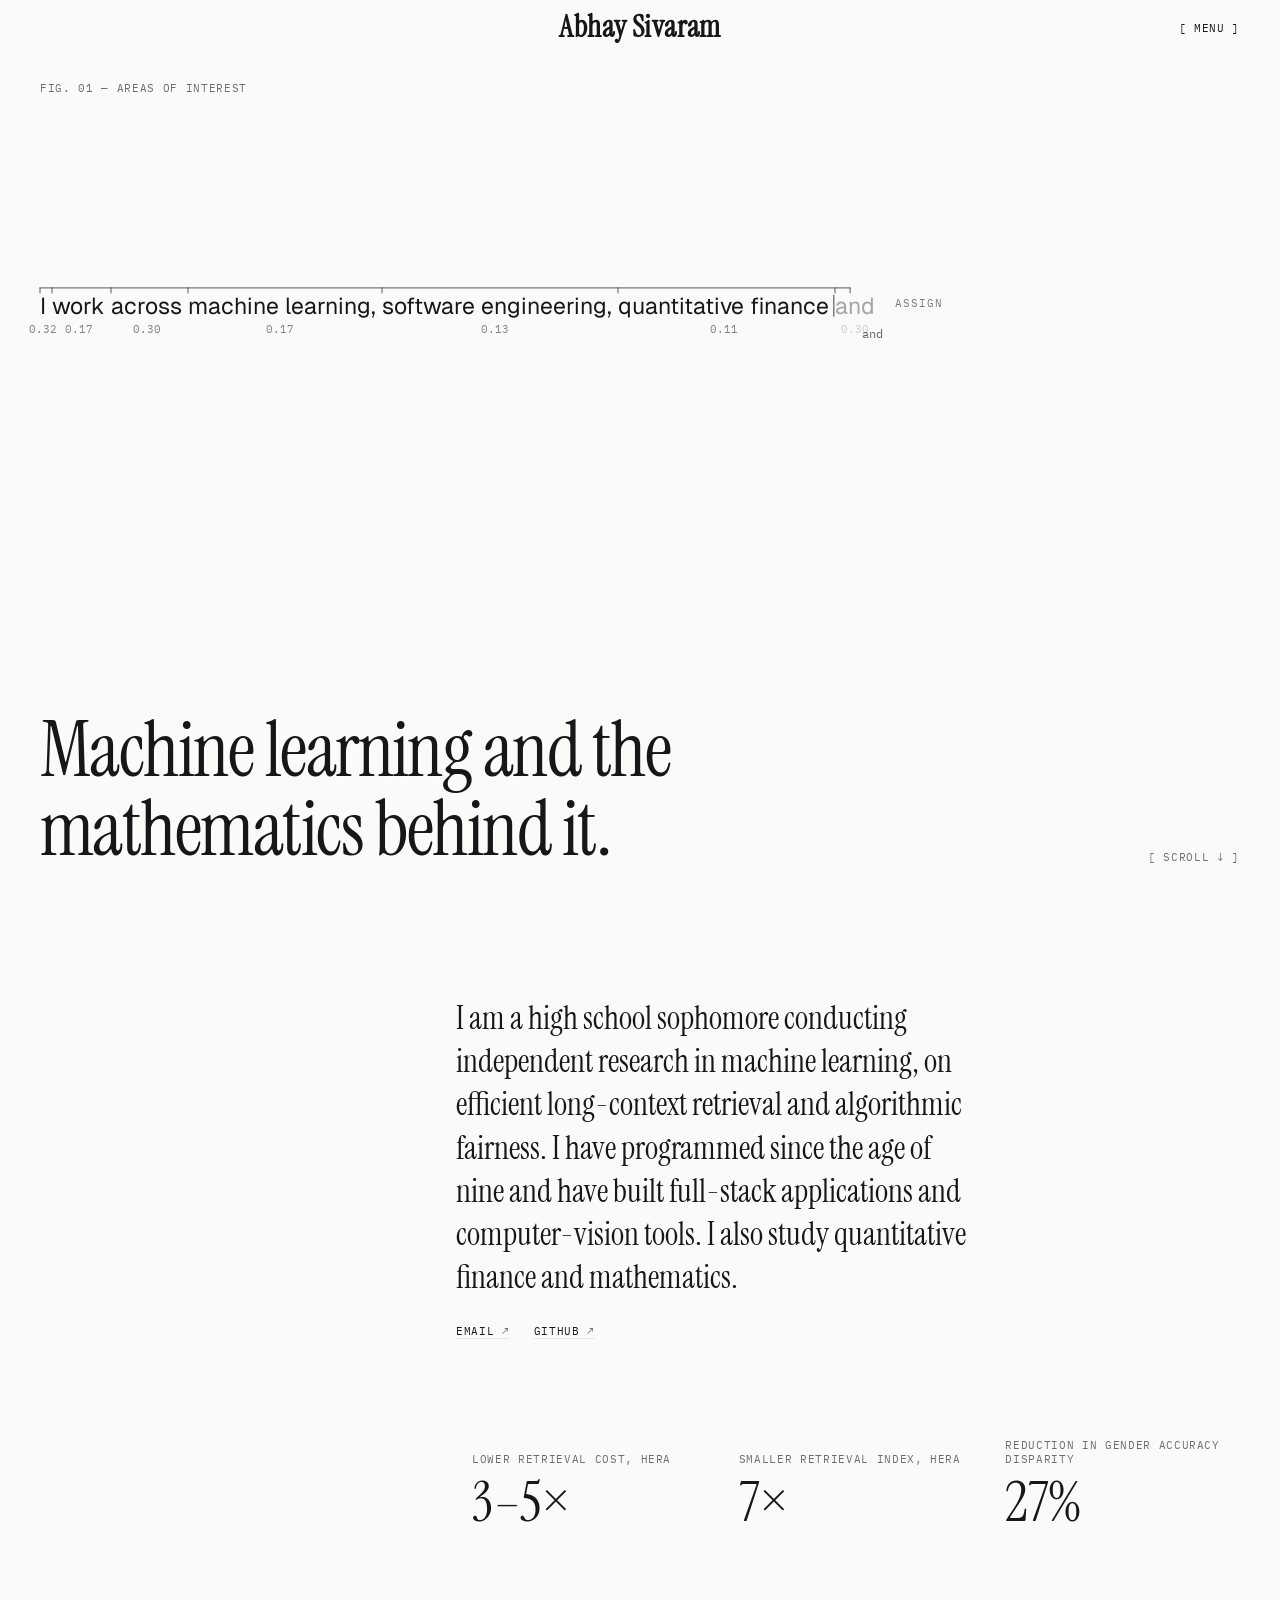
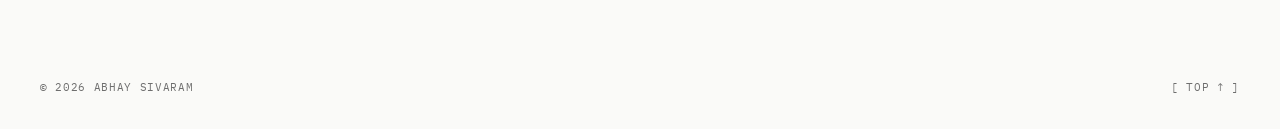
==== index.html @ 539b3648 "Add personal site Static academic portfolio: scroll-driven molecule canvas, opening animation, conte" ====
<!doctype html>
<html lang="en">
<head>
  <meta charset="utf-8">
  <meta name="viewport" content="width=device-width, initial-scale=1">
  <title>Abhay Sivaram</title>
  <meta name="description" content="Abhay Sivaram. Machine learning and the mathematics behind it. Independent research on long-context retrieval and algorithmic fairness.">
  <meta property="og:type" content="website">
  <meta property="og:title" content="Abhay Sivaram">
  <meta property="og:description" content="Machine learning and the mathematics behind it. Independent research on long-context retrieval and algorithmic fairness.">
  <meta name="twitter:card" content="summary">
  <meta name="color-scheme" content="light">
  <script>document.documentElement.classList.add("js");</script>
  <link rel="preconnect" href="https://fonts.googleapis.com">
  <link rel="preconnect" href="https://fonts.gstatic.com" crossorigin>
  <link rel="stylesheet" href="https://fonts.googleapis.com/css2?family=Geist:wght@400;500&family=IBM+Plex+Mono:wght@400;500&family=Instrument+Serif:ital@0;1&display=swap">
  <link rel="stylesheet" href="styles.css">
</head>
<body>
  <a class="skip" href="#main">Skip to content</a>
  <canvas id="field" aria-hidden="true"></canvas>

  <header class="bar" id="bar">
    <!-- empty left slot: keeps the name centred in the 3-column header. Set `kicker` in content.js to put text here. -->
    <p class="bar-left mono" id="kicker" aria-hidden="true"></p>
    <h1 class="wordmark"><a href="#top"><span class="mask"><span id="name">Your Name</span></span></a></h1>
    <button class="menu-btn mono" id="menu-btn" type="button" aria-expanded="false" aria-controls="menu">
      [ <span id="menu-label">Menu</span> ]
    </button>
  </header>

  <nav class="menu" id="menu" aria-label="Sections">
    <ol id="menu-list"></ol>
  </nav>

  <section class="hero" id="top" aria-label="Introduction">
    <p class="fig mono rise" style="--i:3" id="fig" aria-hidden="true"></p>
    <p class="tagline rise" style="--i:2" id="tagline"></p>
    <p class="meter mono rise" style="--i:4" aria-hidden="true">
      <span id="meter"></span><br>[ scroll &darr; ]
    </p>
  </section>

  <div class="wrap intro">
    <p class="bio" id="bio"></p>
    <ul class="links mono" id="links" aria-label="Contact links"></ul>
  </div>

  <div class="wrap">
    <dl class="highlights" id="highlights"></dl>
  </div>

  <main id="main" class="wrap"></main>

  <footer class="wrap foot mono">
    <span>&copy; <span id="year"></span> <span id="foot-name"></span></span>
    <a href="#top">[ Top &uarr; ]</a>
  </footer>

  <noscript><p class="wrap">This page needs JavaScript to display its content.</p></noscript>
  <script src="content.js"></script>
  <script src="flow.js"></script>
  <script src="app.js" defer></script>
  <script src="molecules.js" defer></script>
</body>
</html>
---- styles.css ----
:root {
  /* Color */
  --bg: #fafaf8;
  --text: #171717;
  --muted: #6e6e6e; /* spec #777 measured 4.3:1; darkened to pass AA for small text */
  --rule: #e7e7e3;
  --dot: 23, 23, 23;
  /* Space (4px base) */
  --s1: 0.25rem; --s2: 0.5rem; --s3: 0.75rem; --s4: 1rem; --s6: 1.5rem;
  --s8: 2rem; --s12: 3rem; --s16: 4rem; --s24: 6rem;
  --gutter: clamp(1rem, 4vw, 2.5rem);
  --bar-h: 3.5rem;
  /* Type */
  --serif: "Instrument Serif", ui-serif, Georgia, serif;
  --sans: "Geist", ui-sans-serif, system-ui, -apple-system, sans-serif;
  --mono: "IBM Plex Mono", ui-monospace, "SF Mono", Menlo, monospace;
  --t-xs: 0.6875rem; --t-sm: 0.875rem; --t-md: 1rem;
  --t-lg: clamp(1.5rem, 2.5vw, 2rem);
  --t-xl: clamp(2rem, 4.5vw, 3.5rem);
  /* Motion */
  --ease: cubic-bezier(0.2, 0.7, 0.2, 1);
  --dur-1: 0.2s; --dur-2: 0.5s; --dur-3: 1s;
}
* { box-sizing: border-box; }
html { scroll-behavior: smooth; scroll-padding-top: calc(var(--bar-h) + var(--s6)); }
body {
  margin: 0; background: var(--bg); color: var(--text);
  font: 400 var(--t-md)/1.6 var(--sans); -webkit-font-smoothing: antialiased;
}
a { color: inherit; text-decoration-color: var(--rule); text-underline-offset: 0.25em; transition: text-decoration-color var(--dur-1); }
a:hover { text-decoration-color: currentColor; }
:focus-visible { outline: 1px solid var(--text); outline-offset: 4px; }
/* sections are focused programmatically after an in-page link; a ring around a whole section is noise */
[tabindex="-1"]:focus { outline: none; }
.skip { position: absolute; left: -999px; }
.skip:focus { left: var(--gutter); top: var(--s2); background: var(--bg); padding: var(--s2); z-index: 40; }
.wrap { max-width: 80rem; margin: 0 auto; padding-inline: var(--gutter); }
.mono { font-family: var(--mono); font-size: var(--t-xs); letter-spacing: 0.06em; text-transform: uppercase; }

/* Once the canvas draws the page's hairlines (so strands can open gaps in them), the CSS borders keep their space but go clear */
html.cl .intro, html.cl .highlights, html.cl main section, html.cl .item, html.cl .foot { border-top-color: transparent; }
html:not(.cl) .intro, html:not(.cl) .highlights, html:not(.cl) main section, html:not(.cl) .item, html:not(.cl) .foot { border-top-color: #cecec8; } /* small screens keep the CSS lines, in the same darker tone */

/* Header */
.bar {
  position: fixed; inset: 0 0 auto 0; z-index: 30; height: var(--bar-h);
  display: grid; grid-template-columns: 1fr auto 1fr; align-items: center;
  padding-inline: var(--gutter); border-bottom: 1px solid transparent;
  transition: background-color var(--dur-2), border-color var(--dur-2);
}
.bar.scrolled, .bar.open { background: var(--bg); border-bottom-color: var(--rule); }
.bar-left { margin: 0; color: var(--muted); }
.wordmark { margin: 0; font: 700 1.85rem/1 var(--serif); letter-spacing: 0.02em; text-align: center; } /* Instrument Serif ships only a regular weight, so the bold is the browser's synthesized bold */
.wordmark a { text-decoration: none; }
.mask { display: inline-block; overflow: hidden; vertical-align: top; padding: 0.1em 0.05em 0.2em; margin: -0.1em -0.05em -0.2em; }
#name { display: inline-block; animation: unmask 1.1s var(--ease) 0.1s both; }
@keyframes unmask { from { transform: translateY(110%); } }
.menu-btn { justify-self: end; background: none; border: 0; padding: var(--s2) 0; color: var(--text); cursor: pointer; font-size: var(--t-xs); }
.menu-btn:hover { color: var(--muted); }

/* Menu: opens when you hover the button (click, touch and keyboard work too).
   The rows slide out from the right edge of the window, one after another from top to bottom. */
.menu { position: fixed; top: var(--bar-h); right: 0; z-index: 25; width: min(24rem, 100%); visibility: hidden; pointer-events: none; transition: visibility 0s linear 0.3s; }
.menu.open { visibility: visible; pointer-events: auto; transition-delay: 0s; }
.menu ol { list-style: none; margin: 0; padding: 0; }
.menu li {
  background: var(--bg); border-bottom: 1px solid var(--rule); border-left: 1px solid var(--rule);
  opacity: 0; transform: translateX(105%);
  transition: transform 0.22s var(--ease), opacity 0.2s ease; /* closing: every row leaves together, quickly */
}
.menu.open li {
  opacity: 1; transform: none;
  transition: transform 0.65s var(--ease) calc(var(--i, 0) * 75ms), opacity 0.4s ease calc(var(--i, 0) * 75ms);
}
.menu a { display: flex; justify-content: flex-end; align-items: baseline; gap: var(--s4); padding: var(--s4) var(--gutter) var(--s4) var(--s6); text-decoration: none; font: 400 var(--t-lg)/1.1 var(--serif); transition: transform var(--dur-1) var(--ease); }
.menu a:hover, .menu a:focus-visible { transform: translateX(calc(var(--s2) * -1)); }
.menu .n { font: 400 var(--t-xs) var(--mono); letter-spacing: 0.06em; color: var(--muted); }

/* Hero */
.hero { min-height: 100svh; min-height: max(100svh, 34rem); padding: calc(var(--bar-h) + var(--s6)) var(--gutter) var(--s8); display: flex; flex-direction: column; justify-content: flex-end; }
#field { position: fixed; inset: 0; width: 100%; height: 100%; z-index: 0; pointer-events: none; }
.hero, .intro, .highlights, main, .foot { position: relative; z-index: 1; }
/* paper-colored halo keeps text legible where molecules pass behind it */
.tagline, .meter, .fig, .bar:not(.scrolled) { text-shadow: 0 0 10px var(--bg), 0 0 3px var(--bg); }
.fig { position: absolute; top: calc(var(--bar-h) + var(--s6)); left: var(--gutter); margin: 0; color: var(--muted); }
.tagline { position: relative; margin: 0; max-width: 22ch; font: 400 clamp(2.25rem, 6vw, 5rem)/1.02 var(--serif); letter-spacing: -0.02em; text-wrap: balance; }
.meter { position: absolute; right: var(--gutter); bottom: var(--s8); margin: 0; color: var(--muted); text-align: right; line-height: 1.8; font-variant-numeric: tabular-nums; }

/* Intro + metadata */
.intro { display: grid; gap: var(--s6); padding-block: var(--s24) var(--s12); border-top: 1px solid var(--rule); }
.bio { margin: 0; max-width: 32rem; font-size: var(--t-lg); line-height: 1.35; font-family: var(--serif); }
.links { display: flex; flex-wrap: wrap; gap: var(--s2) var(--s6); list-style: none; padding: 0; margin: 0; }
.links a::after { content: " \2197"; color: var(--muted); }
.item-links { margin-top: var(--s4); }
.highlights { display: grid; grid-template-columns: repeat(auto-fit, minmax(10rem, 1fr)); gap: var(--s8); margin: 0; padding-block: var(--s12); border-top: 1px solid var(--rule); }
.highlights > div { display: flex; flex-direction: column-reverse; gap: var(--s2); }
.highlights dd { margin: 0; font: 400 var(--t-xl)/1 var(--serif); font-variant-numeric: lining-nums; }
.highlights dt { font: var(--t-xs) var(--mono); letter-spacing: 0.06em; text-transform: uppercase; color: var(--muted); }

/* Sections */
main section { display: grid; gap: var(--s8); padding-block: clamp(4rem, 12vw, 9rem); border-top: 1px solid var(--rule); }
.sec-head { display: flex; flex-direction: column; gap: var(--s3); }
.sec-num { color: var(--muted); }
h2 { margin: 0; font: 400 var(--t-xl)/1.05 var(--serif); letter-spacing: -0.02em; }
.items, .tags { list-style: none; padding: 0; margin: 0; }
.item { display: grid; gap: var(--s2); padding-block: var(--s6); border-top: 1px solid var(--rule); }
.item:first-child { border-top: 0; padding-top: 0; }
.date { color: var(--muted); font-variant-numeric: tabular-nums; }
h3 { margin: 0; font: 400 var(--t-lg)/1.15 var(--serif); }
h3 a { text-decoration: none; }
h3 a::after { content: " \2197"; font: var(--t-xs) var(--mono); color: var(--muted); }
.sub { margin: var(--s1) 0 0; color: var(--muted); font-size: var(--t-sm); }
.body p:not(.sub) { margin: var(--s3) 0 0; max-width: 38rem; }
.tags { display: flex; flex-wrap: wrap; gap: var(--s2) var(--s4); margin-top: var(--s4); color: var(--muted); }
.tags li::before { content: "# "; }
.empty { margin: 0; color: var(--muted); }
.empty::before { content: "[ ] "; }

@media (min-width: 64rem) {
  main section { grid-template-columns: 4fr 8fr; gap: var(--s12); }
  .sec-head { align-self: start; }
  .item { grid-template-columns: 8rem 1fr; gap: var(--s6); }
  .intro { grid-template-columns: 4fr 8fr; }
  .intro .bio { grid-column: 2; }
  .links { grid-column: 2; }
  .highlights { margin-left: calc((100% - 3rem) / 3 + 3rem); }
}
@media (max-width: 40rem) {
  .meter { display: none; }
  .bar-left { display: none; }
  .bar { grid-template-columns: 1fr auto; }
  .wordmark { text-align: left; }
}

.foot { display: flex; flex-wrap: wrap; justify-content: space-between; gap: var(--s4); padding-block: var(--s16) var(--s8); color: var(--muted); border-top: 1px solid var(--rule); }
.foot a { text-decoration: none; }

/* Motion: content is visible by default; only hidden when JS has opted in */
.rise { animation: rise var(--dur-3) var(--ease) both; animation-delay: calc(var(--i, 0) * 120ms); }
@keyframes rise { from { opacity: 0; transform: translateY(10px); } }
.js .reveal { opacity: 0; transition: opacity var(--dur-3) var(--ease); }
.js .reveal.in { opacity: 1; }
@media (prefers-reduced-motion: reduce) {
  html { scroll-behavior: auto; }
  .rise, #name { animation: none; }
  .js .reveal { opacity: 1; transform: none; transition: none; }
  .menu li, .menu.open li { transform: none; transition: opacity 0.15s; }
  .menu a { transition: none; }
}
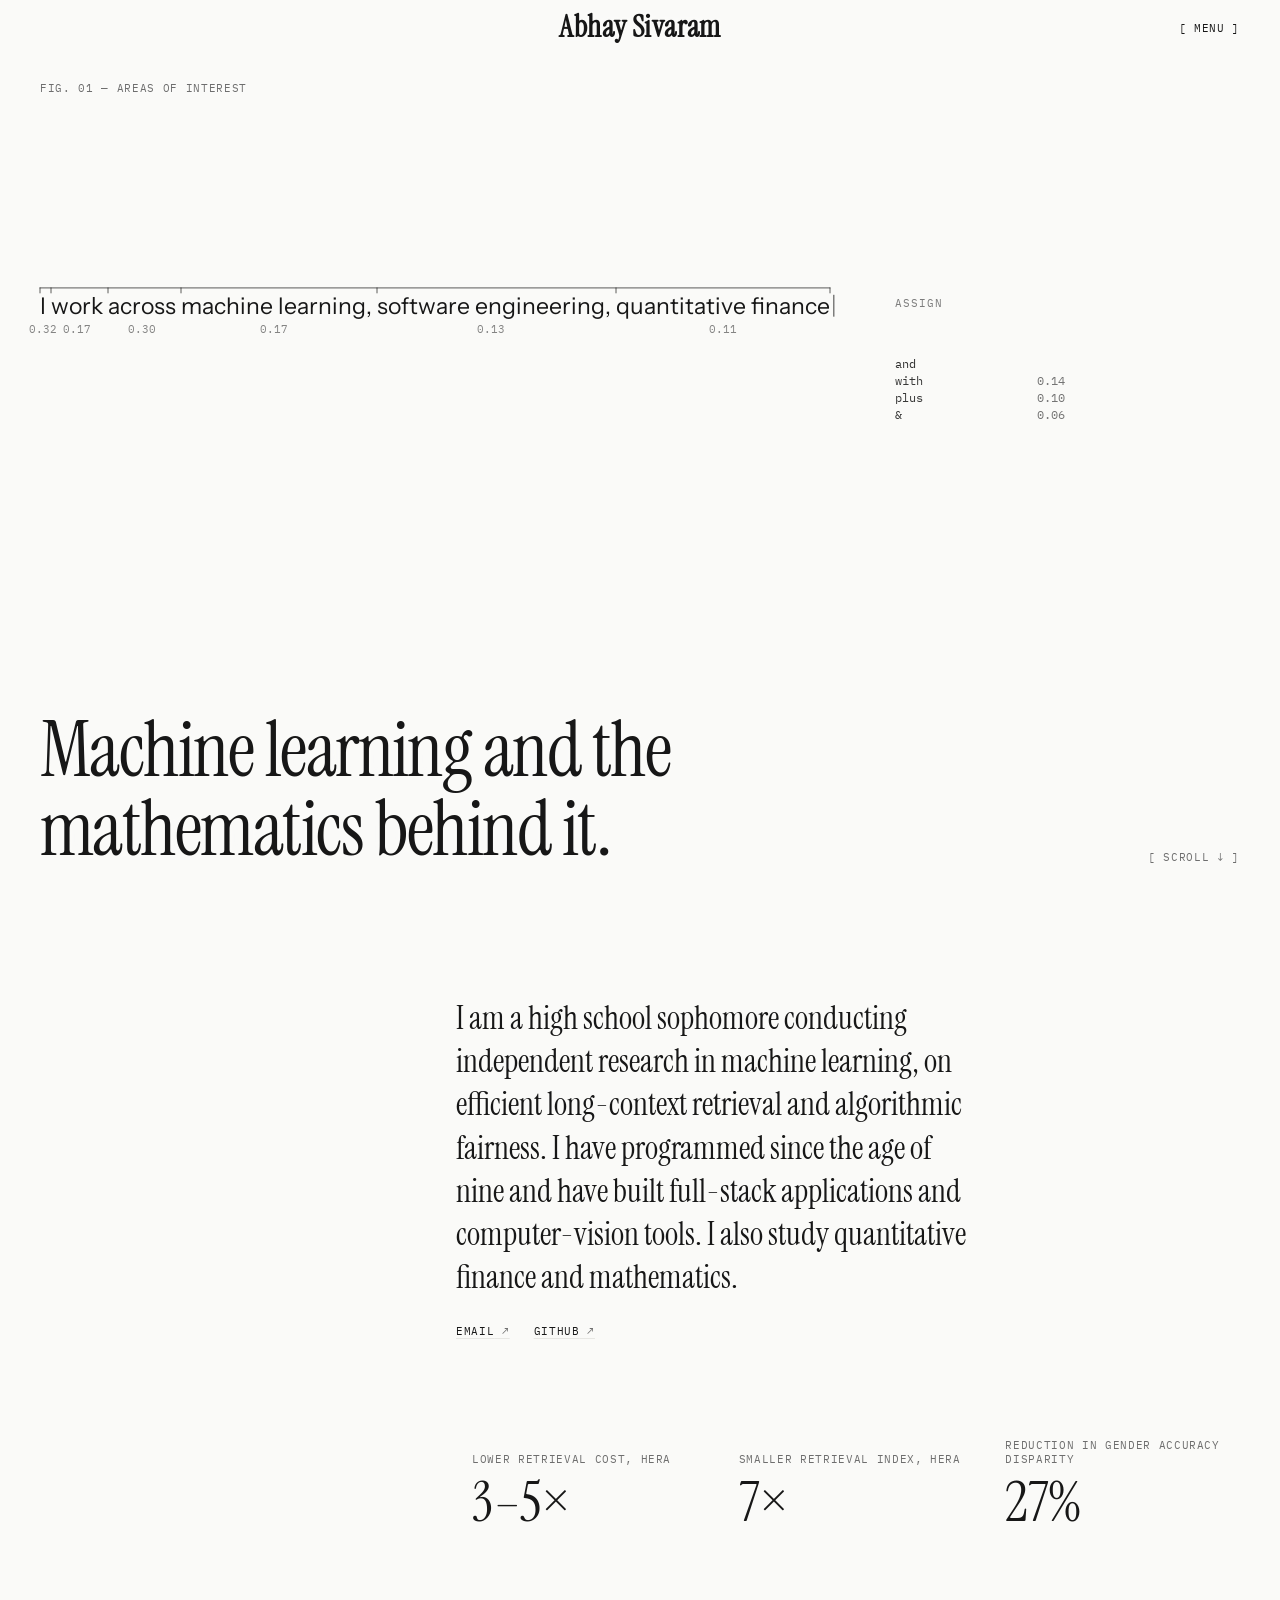
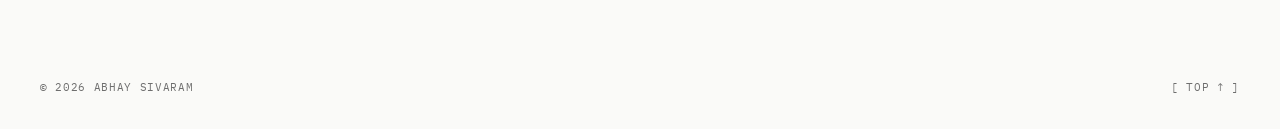
==== commit 2409a0f8: "Switch body font from Geist to Instrument Sans Geist was not a deliberate choice. Instrument Sans pa" ====
--- a/index.html
+++ b/index.html
@@ -13,7 +13,7 @@
   <script>document.documentElement.classList.add("js");</script>
   <link rel="preconnect" href="https://fonts.googleapis.com">
   <link rel="preconnect" href="https://fonts.gstatic.com" crossorigin>
-  <link rel="stylesheet" href="https://fonts.googleapis.com/css2?family=Geist:wght@400;500&family=IBM+Plex+Mono:wght@400;500&family=Instrument+Serif:ital@0;1&display=swap">
+  <link rel="stylesheet" href="https://fonts.googleapis.com/css2?family=Instrument+Sans:wght@400;500&family=IBM+Plex+Mono:wght@400;500&family=Instrument+Serif:ital@0;1&display=swap">
   <link rel="stylesheet" href="styles.css">
 </head>
 <body>
--- a/styles.css
+++ b/styles.css
@@ -12,7 +12,7 @@
   --bar-h: 3.5rem;
   /* Type */
   --serif: "Instrument Serif", ui-serif, Georgia, serif;
-  --sans: "Geist", ui-sans-serif, system-ui, -apple-system, sans-serif;
+  --sans: "Instrument Sans", ui-sans-serif, system-ui, -apple-system, sans-serif;
   --mono: "IBM Plex Mono", ui-monospace, "SF Mono", Menlo, monospace;
   --t-xs: 0.6875rem; --t-sm: 0.875rem; --t-md: 1rem;
   --t-lg: clamp(1.5rem, 2.5vw, 2rem);
